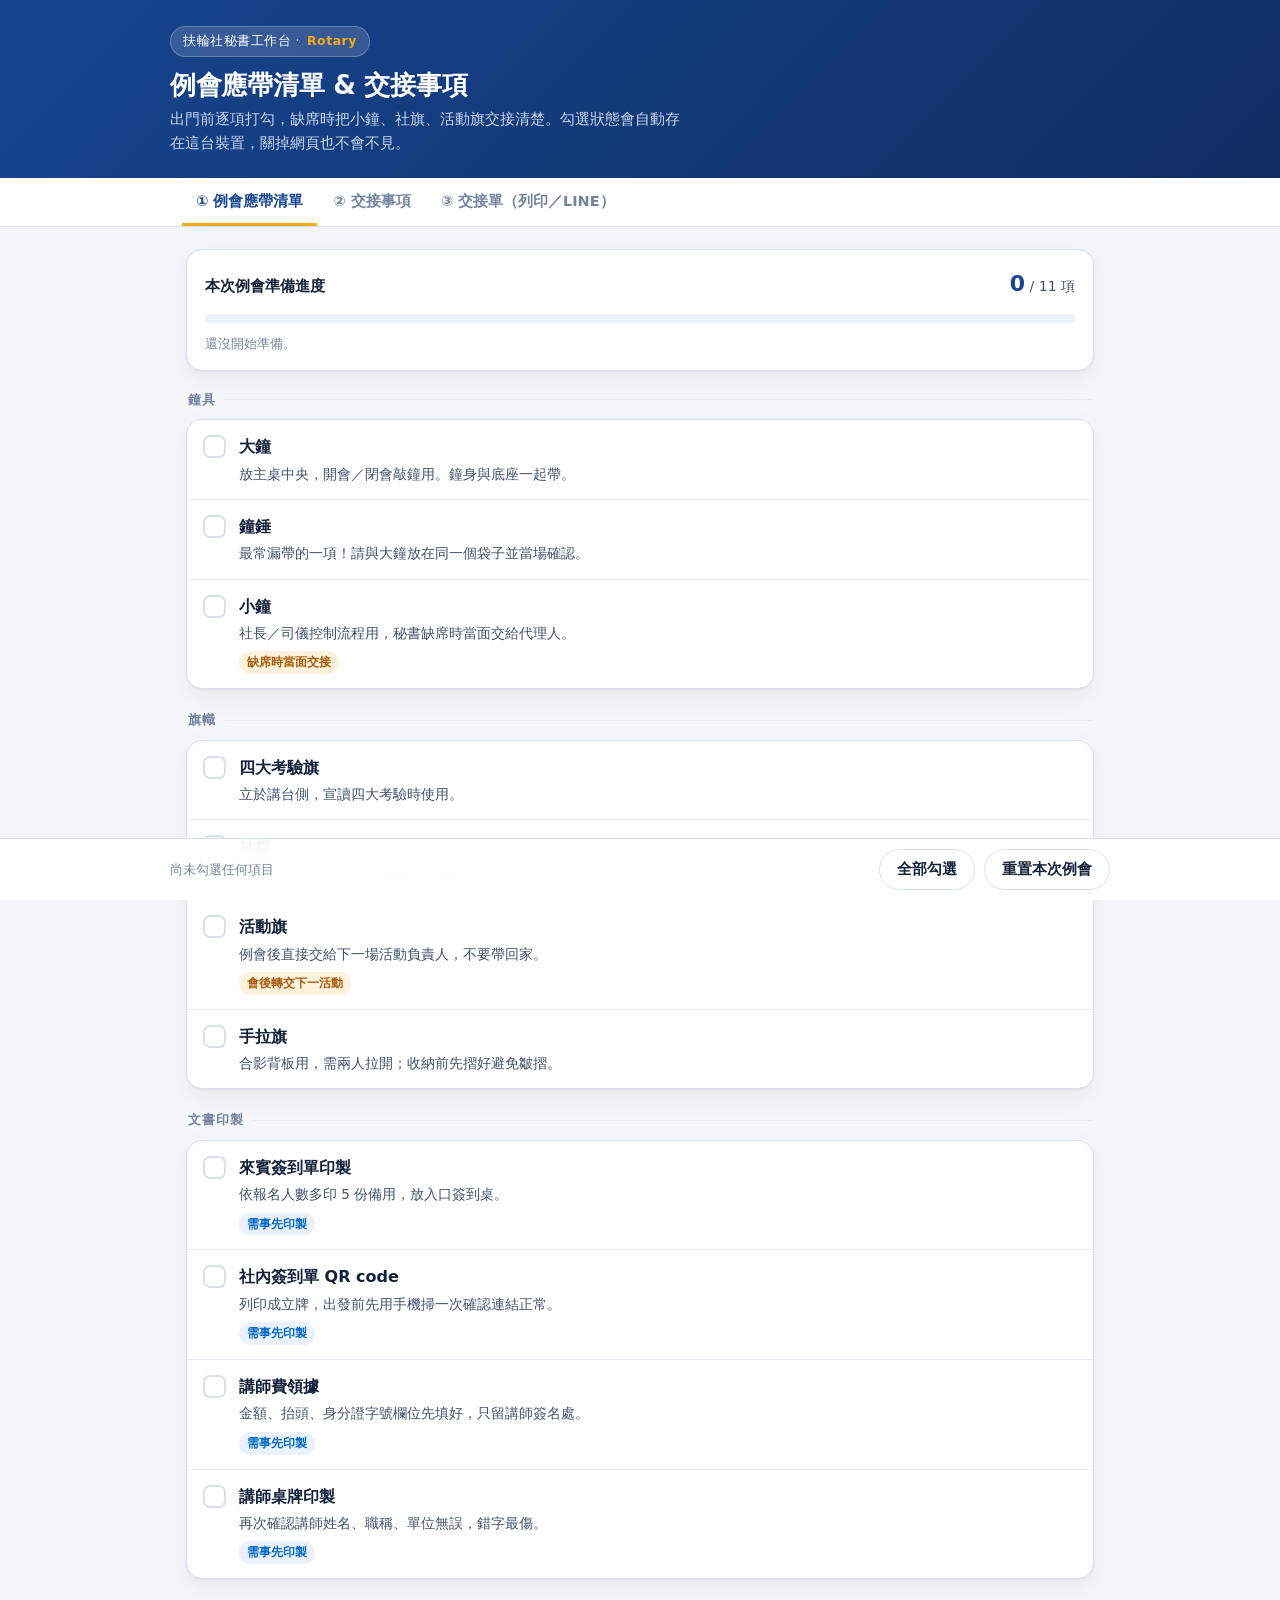
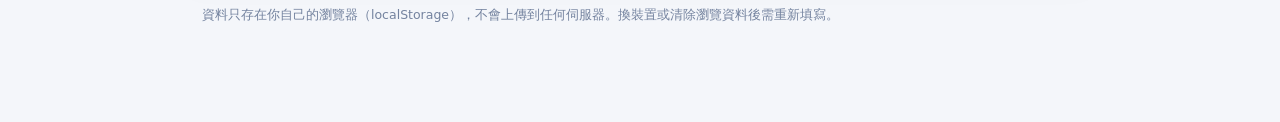
==== rotary-secretary/index.html @ b850bf3b "新增扶輪社秘書例會應帶清單與交接單網頁 在 rotary-secretary/ 新增單檔靜態網頁，含三個分頁：  - 例會應帶清單：大鐘、鐘錘、小鐘、四大考驗旗、社旗、活動旗、手拉旗、   來賓簽到單" ====
<!doctype html>
<html lang="zh-Hant">
<head>
<meta charset="utf-8">
<meta name="viewport" content="width=device-width, initial-scale=1, viewport-fit=cover">
<title>扶輪社秘書 · 例會應帶清單與交接單</title>
<meta name="description" content="扶輪社秘書例會應帶物品檢查表、缺席時的交接事項與可列印／可複製到 LINE 的交接單。">
<meta name="color-scheme" content="light">
<meta name="theme-color" content="#17458F">
<link rel="icon" href="data:image/svg+xml,%3Csvg xmlns='http://www.w3.org/2000/svg' viewBox='0 0 100 100'%3E%3Ctext y='.9em' font-size='90'%3E%F0%9F%94%94%3C/text%3E%3C/svg%3E">
<style>
/* ============================================================
   扶輪社秘書工具 — 例會應帶清單 / 交接事項 / 交接單
   色系取自國際扶輪：Royal Blue #17458F、Gold #F7A81B、Azure #0067C8
   ============================================================ */
:root{
  --royal:#17458F;
  --royal-dark:#0F2E63;
  --azure:#0067C8;
  --gold:#F7A81B;
  --gold-soft:#FDF3DC;

  --paper:#F4F6FA;
  --surface:#FFFFFF;
  --surface-2:#EDF1F8;
  --rule:#D8E0EE;
  --rule-faint:#E8EDF6;

  --ink:#15203A;
  --ink-2:#41506E;
  --ink-3:#74839F;

  --ok:#137A4B;
  --ok-soft:#E4F4EC;
  --warn:#A8580A;

  --r-lg:16px;
  --r-md:11px;
  --r-sm:7px;
  --shadow:0 1px 2px rgba(21,32,58,.06), 0 8px 24px rgba(21,32,58,.06);
  --font:"Noto Sans TC","PingFang TC","Heiti TC","Microsoft JhengHei",system-ui,-apple-system,"Segoe UI",sans-serif;
}
*{box-sizing:border-box}
html{background:var(--paper);-webkit-text-size-adjust:100%}
body{
  margin:0;font-family:var(--font);color:var(--ink);background:var(--paper);
  font-size:16px;line-height:1.65;padding-bottom:96px;
}
h1,h2,h3{line-height:1.3;margin:0}
button{font-family:inherit;font-size:inherit;cursor:pointer}
input,textarea{font-family:inherit;font-size:inherit;color:inherit}
a{color:var(--azure)}

/* ---------- 版頭 ---------- */
.top{
  background:linear-gradient(135deg,var(--royal) 0%,var(--royal-dark) 100%);
  color:#fff;padding:26px 20px 22px;
}
.top-in{max-width:940px;margin:0 auto}
.badge{
  display:inline-flex;align-items:center;gap:7px;
  background:rgba(255,255,255,.14);border:1px solid rgba(255,255,255,.24);
  color:#fff;border-radius:999px;padding:4px 12px;font-size:12.5px;letter-spacing:.04em;
}
.badge b{color:var(--gold);font-weight:700}
.top h1{font-size:26px;margin:12px 0 6px;letter-spacing:-.01em}
.top p{margin:0;color:#C9D8F0;font-size:14.5px;max-width:56ch}

/* ---------- 分頁 ---------- */
.tabs{
  position:sticky;top:0;z-index:20;background:var(--surface);
  border-bottom:1px solid var(--rule);box-shadow:0 1px 0 rgba(21,32,58,.02);
}
.tabs-in{max-width:940px;margin:0 auto;display:flex;gap:2px;padding:0 12px;overflow-x:auto}
.tab{
  border:0;background:none;color:var(--ink-3);font-weight:600;font-size:14.5px;
  padding:14px 14px 12px;border-bottom:3px solid transparent;white-space:nowrap;
}
.tab[aria-selected="true"]{color:var(--royal);border-bottom-color:var(--gold)}

main{max-width:940px;margin:0 auto;padding:22px 16px 0}
section[hidden]{display:none}

/* ---------- 進度 ---------- */
.progress-card{
  background:var(--surface);border:1px solid var(--rule);border-radius:var(--r-lg);
  padding:16px 18px;box-shadow:var(--shadow);margin-bottom:18px;
}
.progress-head{display:flex;align-items:baseline;justify-content:space-between;gap:12px;flex-wrap:wrap}
.progress-head strong{font-size:15px}
.count{font-variant-numeric:tabular-nums;color:var(--ink-2);font-size:14px}
.count b{color:var(--royal);font-size:22px;font-weight:800}
.bar{height:9px;border-radius:999px;background:var(--surface-2);margin-top:11px;overflow:hidden}
.bar>i{display:block;height:100%;width:0;border-radius:999px;background:linear-gradient(90deg,var(--azure),var(--gold));transition:width .25s ease}
.progress-note{margin:10px 0 0;font-size:13px;color:var(--ink-3)}
.progress-card.done{border-color:var(--ok);background:var(--ok-soft)}
.progress-card.done .progress-note{color:var(--ok);font-weight:600}

/* ---------- 群組與項目 ---------- */
.group{margin-bottom:20px}
.group-title{
  display:flex;align-items:center;gap:9px;margin:0 2px 9px;
  font-size:13px;font-weight:700;letter-spacing:.08em;color:var(--ink-3);
}
.group-title::after{content:"";flex:1;height:1px;background:var(--rule-faint)}
.list{background:var(--surface);border:1px solid var(--rule);border-radius:var(--r-lg);overflow:hidden;box-shadow:var(--shadow)}
.item{display:flex;gap:13px;padding:14px 16px;border-top:1px solid var(--rule-faint);align-items:flex-start}
.item:first-child{border-top:0}
.item label{display:flex;gap:13px;flex:1;cursor:pointer;align-items:flex-start}
.item input[type=checkbox]{
  appearance:none;-webkit-appearance:none;flex:0 0 auto;
  width:23px;height:23px;margin:1px 0 0;border:2px solid var(--rule);border-radius:7px;background:#fff;
  display:grid;place-content:center;transition:.15s;
}
.item input[type=checkbox]::after{
  content:"";width:11px;height:6px;border:2.5px solid #fff;border-top:0;border-right:0;
  transform:rotate(-45deg) scale(0);transition:transform .15s;margin-top:-3px;
}
.item input[type=checkbox]:checked{background:var(--ok);border-color:var(--ok)}
.item input[type=checkbox]:checked::after{transform:rotate(-45deg) scale(1)}
.item input[type=checkbox]:focus-visible{outline:2px solid var(--azure);outline-offset:2px}
.txt{min-width:0}
.name{font-weight:600;font-size:16px}
.item.checked .name{color:var(--ink-3);text-decoration:line-through;text-decoration-color:var(--rule)}
.hint{font-size:13.5px;color:var(--ink-2);margin-top:2px}
.tags{display:flex;flex-wrap:wrap;gap:6px;margin-top:7px}
.tag{font-size:11.5px;font-weight:600;padding:2px 8px;border-radius:999px;background:var(--surface-2);color:var(--ink-2)}
.tag.hand{background:var(--gold-soft);color:var(--warn)}
.tag.print{background:#EAF1FC;color:var(--azure)}

/* ---------- 流程 / 交接說明 ---------- */
.card{
  background:var(--surface);border:1px solid var(--rule);border-radius:var(--r-lg);
  padding:18px;box-shadow:var(--shadow);margin-bottom:18px;
}
.card h2{font-size:17px;margin-bottom:4px}
.card>p.lead{margin:6px 0 0;color:var(--ink-2);font-size:14.5px}
.steps{list-style:none;margin:16px 0 0;padding:0;counter-reset:s}
.steps li{position:relative;padding:0 0 18px 42px;counter-increment:s}
.steps li::before{
  content:counter(s);position:absolute;left:0;top:0;width:27px;height:27px;border-radius:50%;
  background:var(--royal);color:#fff;font-size:13px;font-weight:700;display:grid;place-content:center;
}
.steps li::after{content:"";position:absolute;left:13px;top:31px;bottom:2px;width:1.5px;background:var(--rule-faint)}
.steps li:last-child{padding-bottom:0}
.steps li:last-child::after{display:none}
.steps h3{font-size:15.5px}
.steps p{margin:3px 0 0;font-size:14px;color:var(--ink-2)}
.callout{
  border-left:4px solid var(--gold);background:var(--gold-soft);
  border-radius:0 var(--r-md) var(--r-md) 0;padding:13px 15px;margin-top:16px;font-size:14px;color:#6B4405;
}
.callout b{color:#4A2E02}

/* ---------- 表單 ---------- */
.fields{display:grid;grid-template-columns:repeat(auto-fit,minmax(210px,1fr));gap:13px;margin-top:16px}
.field{display:flex;flex-direction:column;gap:5px}
.field label{font-size:12.5px;font-weight:700;color:var(--ink-3);letter-spacing:.03em}
.field input,.field textarea{
  border:1px solid var(--rule);border-radius:var(--r-sm);padding:10px 11px;background:#fff;width:100%;
}
.field input:focus,.field textarea:focus{outline:2px solid var(--azure);outline-offset:-1px;border-color:var(--azure)}
.field.wide{grid-column:1/-1}
.field textarea{min-height:78px;resize:vertical}

.hand-list{margin-top:16px;border:1px solid var(--rule);border-radius:var(--r-md);overflow:hidden}
.hand-row{display:flex;gap:11px;align-items:center;padding:11px 13px;border-top:1px solid var(--rule-faint);flex-wrap:wrap}
.hand-row:first-child{border-top:0}
.hand-row label{display:flex;gap:11px;align-items:center;flex:1 1 190px;min-width:0;cursor:pointer;font-weight:600}
.hand-row input[type=checkbox]{
  appearance:none;-webkit-appearance:none;width:21px;height:21px;border:2px solid var(--rule);
  border-radius:6px;background:#fff;display:grid;place-content:center;flex:0 0 auto;
}
.hand-row input[type=checkbox]::after{
  content:"";width:10px;height:5px;border:2.5px solid #fff;border-top:0;border-right:0;
  transform:rotate(-45deg) scale(0);transition:transform .15s;margin-top:-3px;
}
.hand-row input[type=checkbox]:checked{background:var(--royal);border-color:var(--royal)}
.hand-row input[type=checkbox]:checked::after{transform:rotate(-45deg) scale(1)}
.hand-row .to{flex:1 1 190px}
.hand-row .to input{width:100%;border:1px solid var(--rule);border-radius:var(--r-sm);padding:7px 10px;font-size:14px}
.hand-row.off{opacity:.45}

/* ---------- 按鈕 ---------- */
.actions{display:flex;flex-wrap:wrap;gap:9px;margin-top:18px}
.btn{
  border:1px solid var(--rule);background:var(--surface);color:var(--ink);
  border-radius:999px;padding:10px 17px;font-size:14.5px;font-weight:600;transition:.15s;
}
.btn:hover{border-color:var(--azure);color:var(--azure)}
.btn.primary{background:var(--royal);border-color:var(--royal);color:#fff}
.btn.primary:hover{background:var(--royal-dark);border-color:var(--royal-dark);color:#fff}
.btn.gold{background:var(--gold);border-color:var(--gold);color:#3A2600}
.btn.gold:hover{filter:brightness(.95);color:#3A2600}

/* ---------- 交接單預覽 ---------- */
.sheet{
  background:#fff;border:1px solid var(--rule);border-radius:var(--r-lg);
  padding:26px;margin-top:20px;box-shadow:var(--shadow);
}
.sheet h2{text-align:center;font-size:20px;letter-spacing:.12em}
.sheet .sub{text-align:center;color:var(--ink-3);font-size:13px;margin:5px 0 18px}
table.sheet-t{width:100%;border-collapse:collapse;font-size:14px}
table.sheet-t th,table.sheet-t td{border:1px solid var(--rule);padding:8px 10px;text-align:left;vertical-align:top}
table.sheet-t th{background:var(--surface-2);font-weight:700;color:var(--ink-2);white-space:nowrap;width:96px}
table.sheet-t td.c{text-align:center;width:64px}
.t-wrap{overflow-x:auto;-webkit-overflow-scrolling:touch}
.t-wrap+.t-wrap{margin-top:14px}
@media (max-width:640px){
  table.sheet-t{min-width:520px;font-size:13px}
  table.sheet-t th,table.sheet-t td{padding:7px 8px}
}
.sign{display:flex;gap:26px;margin-top:26px;flex-wrap:wrap}
.sign div{flex:1 1 180px;border-top:1px solid var(--ink-3);padding-top:7px;font-size:13px;color:var(--ink-2)}
.empty{color:var(--ink-3);font-size:14px;margin-top:14px;text-align:center}

/* ---------- 底部工具列 ---------- */
.footbar{
  position:fixed;left:0;right:0;bottom:0;z-index:30;background:rgba(255,255,255,.93);
  backdrop-filter:blur(10px);border-top:1px solid var(--rule);padding:10px 16px;
  padding-bottom:calc(10px + env(safe-area-inset-bottom));
}
.footbar-in{max-width:940px;margin:0 auto;display:flex;gap:9px;align-items:center;justify-content:space-between;flex-wrap:wrap}
.footbar .status{font-size:13px;color:var(--ink-3)}
.toast{
  position:fixed;left:50%;bottom:86px;transform:translate(-50%,14px);z-index:60;
  background:var(--ink);color:#fff;padding:10px 18px;border-radius:999px;font-size:14px;
  opacity:0;pointer-events:none;transition:.22s;
}
.toast.show{opacity:1;transform:translate(-50%,0)}

footer.page{max-width:940px;margin:26px auto 0;padding:0 16px;color:var(--ink-3);font-size:12.5px}

@media (max-width:560px){
  .top h1{font-size:22px}
  .sheet{padding:18px}
}

/* ---------- 列印：只印交接單 ---------- */
@media print{
  body{background:#fff;padding:0;font-size:12pt}
  .top,.tabs,.footbar,.actions,.toast,footer.page,.no-print{display:none !important}
  main{max-width:none;padding:0}
  section[hidden]{display:none}
  .card,.progress-card,.group{display:none}
  #print-area{display:block !important}
  .sheet{border:0;box-shadow:none;padding:0;margin:0;border-radius:0}
  table.sheet-t th,table.sheet-t td{border:1px solid #999}
  table.sheet-t{min-width:0 !important;font-size:11pt}
  .t-wrap{overflow:visible}
  @page{margin:16mm}
}
</style>
</head>
<body>

<header class="top">
  <div class="top-in">
    <span class="badge">扶輪社秘書工作台 · <b>Rotary</b></span>
    <h1>例會應帶清單 & 交接事項</h1>
    <p>出門前逐項打勾，缺席時把小鐘、社旗、活動旗交接清楚。勾選狀態會自動存在這台裝置，關掉網頁也不會不見。</p>
  </div>
</header>

<nav class="tabs">
  <div class="tabs-in" role="tablist">
    <button class="tab" role="tab" aria-selected="true"  data-tab="checklist">① 例會應帶清單</button>
    <button class="tab" role="tab" aria-selected="false" data-tab="handover">② 交接事項</button>
    <button class="tab" role="tab" aria-selected="false" data-tab="sheet">③ 交接單（列印／LINE）</button>
  </div>
</nav>

<main>
  <!-- ============ ① 例會應帶清單 ============ -->
  <section id="checklist">
    <div class="progress-card" id="prog">
      <div class="progress-head">
        <strong>本次例會準備進度</strong>
        <span class="count"><b id="done">0</b> / <span id="total">0</span> 項</span>
      </div>
      <div class="bar"><i id="bar"></i></div>
      <p class="progress-note" id="prog-note">還沒開始準備。</p>
    </div>
    <div id="groups"></div>
  </section>

  <!-- ============ ② 交接事項 ============ -->
  <section id="handover" hidden>
    <div class="card">
      <h2>秘書無法出席時的交接原則</h2>
      <p class="lead">秘書缺席不等於例會缺東西。重點是：<b>物品有人保管、有人簽收、下一場活動接得上</b>。</p>
      <ol class="steps">
        <li>
          <h3>例會前 3 天：確認代理人</h3>
          <p>在社群組公告誰代理秘書，指定一位代理人負責大鐘、鐘錘與小鐘，另指定一位負責簽到與文書（來賓簽到單、QR code、講師費領據、講師桌牌）。</p>
        </li>
        <li>
          <h3>例會前 1 天：實體點交 + 拍照存證</h3>
          <p>依「③ 交接單」逐項清點，交接當下拍一張全部物品的合照，連同交接單一起貼到社群組，避免事後爭議。</p>
        </li>
        <li>
          <h3>當天會前 30 分鐘：定位</h3>
          <p>大鐘與鐘錘置於主桌、小鐘交社長／司儀、四大考驗旗與社旗立於講台側、手拉旗掛於合影背板、簽到單與 QR code 立牌放在入口簽到桌。</p>
        </li>
        <li>
          <h3>例會後：活動旗轉交下一場活動負責人</h3>
          <p>活動旗<b>不回收到秘書手上</b>，直接由代理人當場交給下一場活動（社區服務、聯誼、地區活動）的負責人，並在群組回報「活動旗已交給 ○○○」。</p>
        </li>
        <li>
          <h3>例會後 1 天：歸還與回報</h3>
          <p>大鐘、鐘錘、小鐘、社旗、四大考驗旗、手拉旗歸回原保管處；講師費領據正本、簽到單正本交回秘書存檔；出席人數與來賓名單回報秘書。</p>
        </li>
      </ol>
      <div class="callout">
        <b>最容易出包的三件事：</b>鐘錘與大鐘分開放而漏帶、活動旗被帶回家導致下一場活動沒旗、講師費領據沒簽名導致財務無法核銷。這三項請在交接單上特別確認。
      </div>
    </div>

    <div class="card">
      <h2>各物品的交接對象</h2>
      <div class="list" id="hand-guide" style="box-shadow:none;margin-top:14px"></div>
    </div>
  </section>

  <!-- ============ ③ 交接單 ============ -->
  <section id="sheet" hidden>
    <div class="card no-print">
      <h2>填寫交接單</h2>
      <p class="lead">填完按「產生交接單」，可直接列印簽名，或一鍵複製文字貼到 LINE 群組。</p>
      <div class="fields">
        <div class="field"><label for="f-club">社名</label><input id="f-club" placeholder="例：台北○○扶輪社"></div>
        <div class="field"><label for="f-term">屆次／年度</label><input id="f-term" placeholder="例：2025-26 年度"></div>
        <div class="field"><label for="f-date">例會日期</label><input id="f-date" type="date"></div>
        <div class="field"><label for="f-place">例會地點</label><input id="f-place" placeholder="例：○○飯店 3F"></div>
        <div class="field"><label for="f-from">交付人（秘書）</label><input id="f-from" placeholder="姓名"></div>
        <div class="field"><label for="f-to">接收人（代理人）</label><input id="f-to" placeholder="姓名"></div>
        <div class="field"><label for="f-phone">接收人聯絡電話</label><input id="f-phone" placeholder="09xx-xxx-xxx"></div>
        <div class="field"><label for="f-next">下一場活動負責人（接活動旗）</label><input id="f-next" placeholder="姓名／活動名稱"></div>
        <div class="field wide"><label for="f-memo">備註</label><textarea id="f-memo" placeholder="例：講師費 3,000 元現金已交代理人，領據請講師當場簽名後交回。"></textarea></div>
      </div>

      <div class="hand-list" id="hand-items"></div>

      <div class="actions">
        <button class="btn primary" id="btn-make">產生交接單</button>
        <button class="btn gold" id="btn-print">列印 / 存成 PDF</button>
        <button class="btn" id="btn-copy">複製文字給 LINE</button>
        <button class="btn" id="btn-clear-form">清空表單</button>
      </div>
    </div>

    <div id="print-area"></div>
  </section>

  <footer class="page">
    資料只存在你自己的瀏覽器（localStorage），不會上傳到任何伺服器。換裝置或清除瀏覽資料後需重新填寫。
  </footer>
</main>

<div class="footbar no-print">
  <div class="footbar-in">
    <span class="status" id="status">尚未勾選任何項目</span>
    <span style="display:flex;gap:9px;flex-wrap:wrap">
      <button class="btn" id="btn-all">全部勾選</button>
      <button class="btn" id="btn-reset">重置本次例會</button>
    </span>
  </div>
</div>

<div class="toast" id="toast"></div>

<script>
/* ============================================================
   資料：例會應帶物品。要增刪項目改這個陣列就好。
   handTo = 秘書缺席時，這項該交給誰
   ============================================================ */
const ITEMS = [
  { id:'bell-big',  cat:'鐘具',     name:'大鐘',
    hint:'放主桌中央，開會／閉會敲鐘用。鐘身與底座一起帶。',
    handTo:'代理秘書（會後歸回社器材保管處）' },
  { id:'bell-hammer', cat:'鐘具',   name:'鐘錘',
    hint:'最常漏帶的一項！請與大鐘放在同一個袋子並當場確認。',
    handTo:'代理秘書（務必與大鐘同袋）' },
  { id:'bell-small', cat:'鐘具',    name:'小鐘',
    hint:'社長／司儀控制流程用，秘書缺席時當面交給代理人。',
    handTo:'社長或司儀（會前直接交到手上）' },
  { id:'flag-4way', cat:'旗幟',     name:'四大考驗旗',
    hint:'立於講台側，宣讀四大考驗時使用。',
    handTo:'代理秘書' },
  { id:'flag-club', cat:'旗幟',     name:'社旗',
    hint:'立於主桌／講台側，交換旗時亦需使用。',
    handTo:'代理秘書（若當天有交換旗，交司儀）' },
  { id:'flag-event', cat:'旗幟',    name:'活動旗',
    hint:'例會後直接交給下一場活動負責人，不要帶回家。',
    handTo:'下一場活動負責人（會後當場轉交）' },
  { id:'flag-hand', cat:'旗幟',     name:'手拉旗',
    hint:'合影背板用，需兩人拉開；收納前先摺好避免皺摺。',
    handTo:'攝影／聯誼主委' },
  { id:'doc-guest', cat:'文書印製', name:'來賓簽到單印製',
    hint:'依報名人數多印 5 份備用，放入口簽到桌。',
    handTo:'簽到負責人（會後正本交回秘書存檔）' },
  { id:'doc-qr',    cat:'文書印製', name:'社內簽到單 QR code',
    hint:'列印成立牌，出發前先用手機掃一次確認連結正常。',
    handTo:'簽到負責人' },
  { id:'doc-fee',   cat:'文書印製', name:'講師費領據',
    hint:'金額、抬頭、身分證字號欄位先填好，只留講師簽名處。',
    handTo:'代理秘書（講師簽名後正本交財務／秘書）' },
  { id:'doc-card',  cat:'文書印製', name:'講師桌牌印製',
    hint:'再次確認講師姓名、職稱、單位無誤，錯字最傷。',
    handTo:'代理秘書（會前放講師座位）' }
];
const CATS = ['鐘具','旗幟','文書印製'];
const KEY_CHECK = 'rotary-sec-checklist-v1';
const KEY_FORM  = 'rotary-sec-handover-v1';

const $  = (s,r=document)=>r.querySelector(s);
const $$ = (s,r=document)=>[...r.querySelectorAll(s)];
const esc = s => String(s??'').replace(/[&<>"]/g,c=>({'&':'&amp;','<':'&lt;','>':'&gt;','"':'&quot;'}[c]));

const store = {
  get(k,f){ try{ return JSON.parse(localStorage.getItem(k)) ?? f; }catch(e){ return f; } },
  set(k,v){ try{ localStorage.setItem(k,JSON.stringify(v)); }catch(e){} }
};
let checked = store.get(KEY_CHECK, {});

/* ---------------- 分頁 ---------------- */
$$('.tab').forEach(t=>t.addEventListener('click',()=>{
  $$('.tab').forEach(x=>x.setAttribute('aria-selected', String(x===t)));
  ['checklist','handover','sheet'].forEach(id=>$('#'+id).hidden = (id!==t.dataset.tab));
  window.scrollTo({top:0,behavior:'smooth'});
}));

/* ---------------- ① 清單 ---------------- */
function tagsFor(it){
  const t = [];
  if(it.cat==='文書印製') t.push('<span class="tag print">需事先印製</span>');
  if(it.id==='flag-event') t.push('<span class="tag hand">會後轉交下一活動</span>');
  if(it.id==='bell-small') t.push('<span class="tag hand">缺席時當面交接</span>');
  return t.length ? `<div class="tags">${t.join('')}</div>` : '';
}
function renderChecklist(){
  $('#groups').innerHTML = CATS.map(cat=>{
    const rows = ITEMS.filter(i=>i.cat===cat).map(it=>`
      <div class="item${checked[it.id]?' checked':''}" data-id="${it.id}">
        <label>
          <input type="checkbox" ${checked[it.id]?'checked':''} data-id="${it.id}">
          <span class="txt">
            <span class="name">${esc(it.name)}</span>
            <div class="hint">${esc(it.hint)}</div>
            ${tagsFor(it)}
          </span>
        </label>
      </div>`).join('');
    return `<div class="group"><div class="group-title">${esc(cat)}</div><div class="list">${rows}</div></div>`;
  }).join('');

  $$('#groups input[type=checkbox]').forEach(cb=>cb.addEventListener('change',()=>{
    checked[cb.dataset.id] = cb.checked;
    store.set(KEY_CHECK, checked);
    cb.closest('.item').classList.toggle('checked', cb.checked);
    updateProgress();
  }));
  updateProgress();
}
function updateProgress(){
  const total = ITEMS.length;
  const done  = ITEMS.filter(i=>checked[i.id]).length;
  $('#done').textContent = done;
  $('#total').textContent = total;
  $('#bar').style.width = (done/total*100)+'%';
  const miss = ITEMS.filter(i=>!checked[i.id]).map(i=>i.name);
  $('#prog').classList.toggle('done', done===total);
  $('#prog-note').textContent = done===total
    ? '全部備齊，可以出發了。'
    : (done===0 ? '還沒開始準備。' : `還差 ${miss.length} 項：${miss.join('、')}`);
  $('#status').textContent = done===0 ? '尚未勾選任何項目' : `已備妥 ${done} / ${total} 項`;
}
$('#btn-all').addEventListener('click',()=>{
  ITEMS.forEach(i=>checked[i.id]=true); store.set(KEY_CHECK,checked); renderChecklist(); toast('全部勾選完成');
});
$('#btn-reset').addEventListener('click',()=>{
  if(!confirm('要清除所有勾選，重新準備下一次例會嗎？')) return;
  checked = {}; store.set(KEY_CHECK,checked); renderChecklist(); toast('已重置');
});

/* ---------------- ② 交接對象一覽 ---------------- */
$('#hand-guide').innerHTML = ITEMS.map(it=>`
  <div class="item">
    <span class="txt">
      <span class="name">${esc(it.name)}</span>
      <div class="hint">交給：${esc(it.handTo)}</div>
    </span>
  </div>`).join('');

/* ---------------- ③ 交接單 ---------------- */
const FIELDS = ['f-club','f-term','f-date','f-place','f-from','f-to','f-phone','f-next','f-memo'];
let form = store.get(KEY_FORM, {items:{}, to:{}});

$('#hand-items').innerHTML = ITEMS.map(it=>`
  <div class="hand-row" data-id="${it.id}">
    <label><input type="checkbox" data-id="${it.id}"> ${esc(it.name)}</label>
    <span class="to"><input type="text" data-to="${it.id}" placeholder="交給誰？（預設：${esc(it.handTo)}）"></span>
  </div>`).join('');

function loadForm(){
  FIELDS.forEach(id=>{ if(form[id]!=null) $('#'+id).value = form[id]; });
  $$('#hand-items input[type=checkbox]').forEach(cb=>{
    const on = form.items?.[cb.dataset.id] !== false; // 預設全部交接
    cb.checked = on;
    cb.closest('.hand-row').classList.toggle('off', !on);
  });
  $$('#hand-items input[data-to]').forEach(inp=>{ inp.value = form.to?.[inp.dataset.to] || ''; });
}
function saveForm(){
  FIELDS.forEach(id=> form[id] = $('#'+id).value );
  form.items = {}; form.to = {};
  $$('#hand-items input[type=checkbox]').forEach(cb=> form.items[cb.dataset.id] = cb.checked );
  $$('#hand-items input[data-to]').forEach(inp=>{ if(inp.value.trim()) form.to[inp.dataset.to] = inp.value.trim(); });
  store.set(KEY_FORM, form);
}
FIELDS.forEach(id=>$('#'+id).addEventListener('input',saveForm));
$('#hand-items').addEventListener('input',e=>{
  if(e.target.type==='checkbox') e.target.closest('.hand-row').classList.toggle('off', !e.target.checked);
  saveForm();
});
loadForm();

function selectedItems(){
  return ITEMS.filter(it=>$(`#hand-items input[data-id="${it.id}"]`).checked)
              .map(it=>({...it, to: form.to?.[it.id] || it.handTo}));
}
function fmtDate(v){
  if(!v) return '＿＿＿年＿＿月＿＿日';
  const [y,m,d] = v.split('-'); return `${y} 年 ${+m} 月 ${+d} 日`;
}
function buildSheet(){
  const picked = selectedItems();
  if(!picked.length){
    $('#print-area').innerHTML = '<div class="sheet"><p class="empty">請至少勾選一項要交接的物品。</p></div>';
    return;
  }
  const v = id => $('#'+id).value.trim();
  const rows = picked.map((it,i)=>`
    <tr><td class="c">${i+1}</td><td>${esc(it.name)}</td><td>${esc(it.to)}</td><td class="c">□</td></tr>`).join('');
  $('#print-area').innerHTML = `
    <div class="sheet">
      <h2>例 會 物 品 交 接 單</h2>
      <p class="sub">${esc(v('f-club')||'＿＿＿＿扶輪社')}　${esc(v('f-term'))}</p>
      <div class="t-wrap"><table class="sheet-t">
        <tr><th>例會日期</th><td>${fmtDate(v('f-date'))}</td><th>地點</th><td>${esc(v('f-place')||'—')}</td></tr>
        <tr><th>交付人</th><td>${esc(v('f-from')||'—')}（秘書）</td><th>接收人</th><td>${esc(v('f-to')||'—')}　${esc(v('f-phone'))}</td></tr>
        <tr><th>活動旗<br>後續接收</th><td colspan="3">${esc(v('f-next')||'下一場活動負責人：＿＿＿＿＿＿')}</td></tr>
      </table></div>
      <div class="t-wrap"><table class="sheet-t">
        <thead><tr><th class="c">序</th><th style="width:auto">交接物品</th><th style="width:auto">交予</th><th class="c">點收</th></tr></thead>
        <tbody>${rows}</tbody>
      </table></div>
      <div class="t-wrap"><table class="sheet-t">
        <tr><th>備註</th><td>${esc(v('f-memo')||'—').replace(/\n/g,'<br>')}</td></tr>
      </table></div>
      <div class="sign">
        <div>交付人簽名（秘書）</div>
        <div>接收人簽名</div>
        <div>歸還／轉交日期</div>
      </div>
    </div>`;
}
function buildText(){
  const v = id => $('#'+id).value.trim();
  const picked = selectedItems();
  const L = [];
  L.push('【例會物品交接單】');
  if(v('f-club')||v('f-term')) L.push(`${v('f-club')} ${v('f-term')}`.trim());
  L.push(`例會日期：${fmtDate(v('f-date'))}${v('f-place')?'　地點：'+v('f-place'):''}`);
  L.push(`交付人（秘書）：${v('f-from')||'—'}`);
  L.push(`接收人：${v('f-to')||'—'}${v('f-phone')?'（'+v('f-phone')+'）':''}`);
  L.push('');
  L.push('交接物品：');
  picked.forEach((it,i)=>L.push(`${i+1}. ${it.name} → ${it.to}`));
  if(v('f-next')){ L.push(''); L.push(`活動旗會後轉交：${v('f-next')}`); }
  if(v('f-memo')){ L.push(''); L.push('備註：'+v('f-memo')); }
  L.push('');
  L.push('※ 請點收後於群組回覆「已收到」。');
  return L.join('\n');
}
$('#btn-make').addEventListener('click',()=>{ saveForm(); buildSheet(); toast('交接單已產生'); $('#print-area').scrollIntoView({behavior:'smooth'}); });
$('#btn-print').addEventListener('click',()=>{ saveForm(); buildSheet(); setTimeout(()=>window.print(),120); });
$('#btn-copy').addEventListener('click',async()=>{
  saveForm();
  const txt = buildText();
  try{ await navigator.clipboard.writeText(txt); toast('已複製，可貼到 LINE'); }
  catch(e){
    const ta = document.createElement('textarea');
    ta.value = txt; ta.style.position='fixed'; ta.style.opacity='0';
    document.body.appendChild(ta); ta.select();
    try{ document.execCommand('copy'); toast('已複製，可貼到 LINE'); }
    catch(_){ prompt('請手動複製以下內容：', txt); }
    ta.remove();
  }
});
$('#btn-clear-form').addEventListener('click',()=>{
  if(!confirm('要清空交接單的所有欄位嗎？')) return;
  form = {items:{}, to:{}}; store.set(KEY_FORM, form);
  FIELDS.forEach(id=>$('#'+id).value='');
  loadForm(); $('#print-area').innerHTML=''; toast('表單已清空');
});

/* ---------------- toast ---------------- */
let toastTimer;
function toast(msg){
  const el = $('#toast'); el.textContent = msg; el.classList.add('show');
  clearTimeout(toastTimer); toastTimer = setTimeout(()=>el.classList.remove('show'), 1900);
}

renderChecklist();
</script>
</body>
</html>
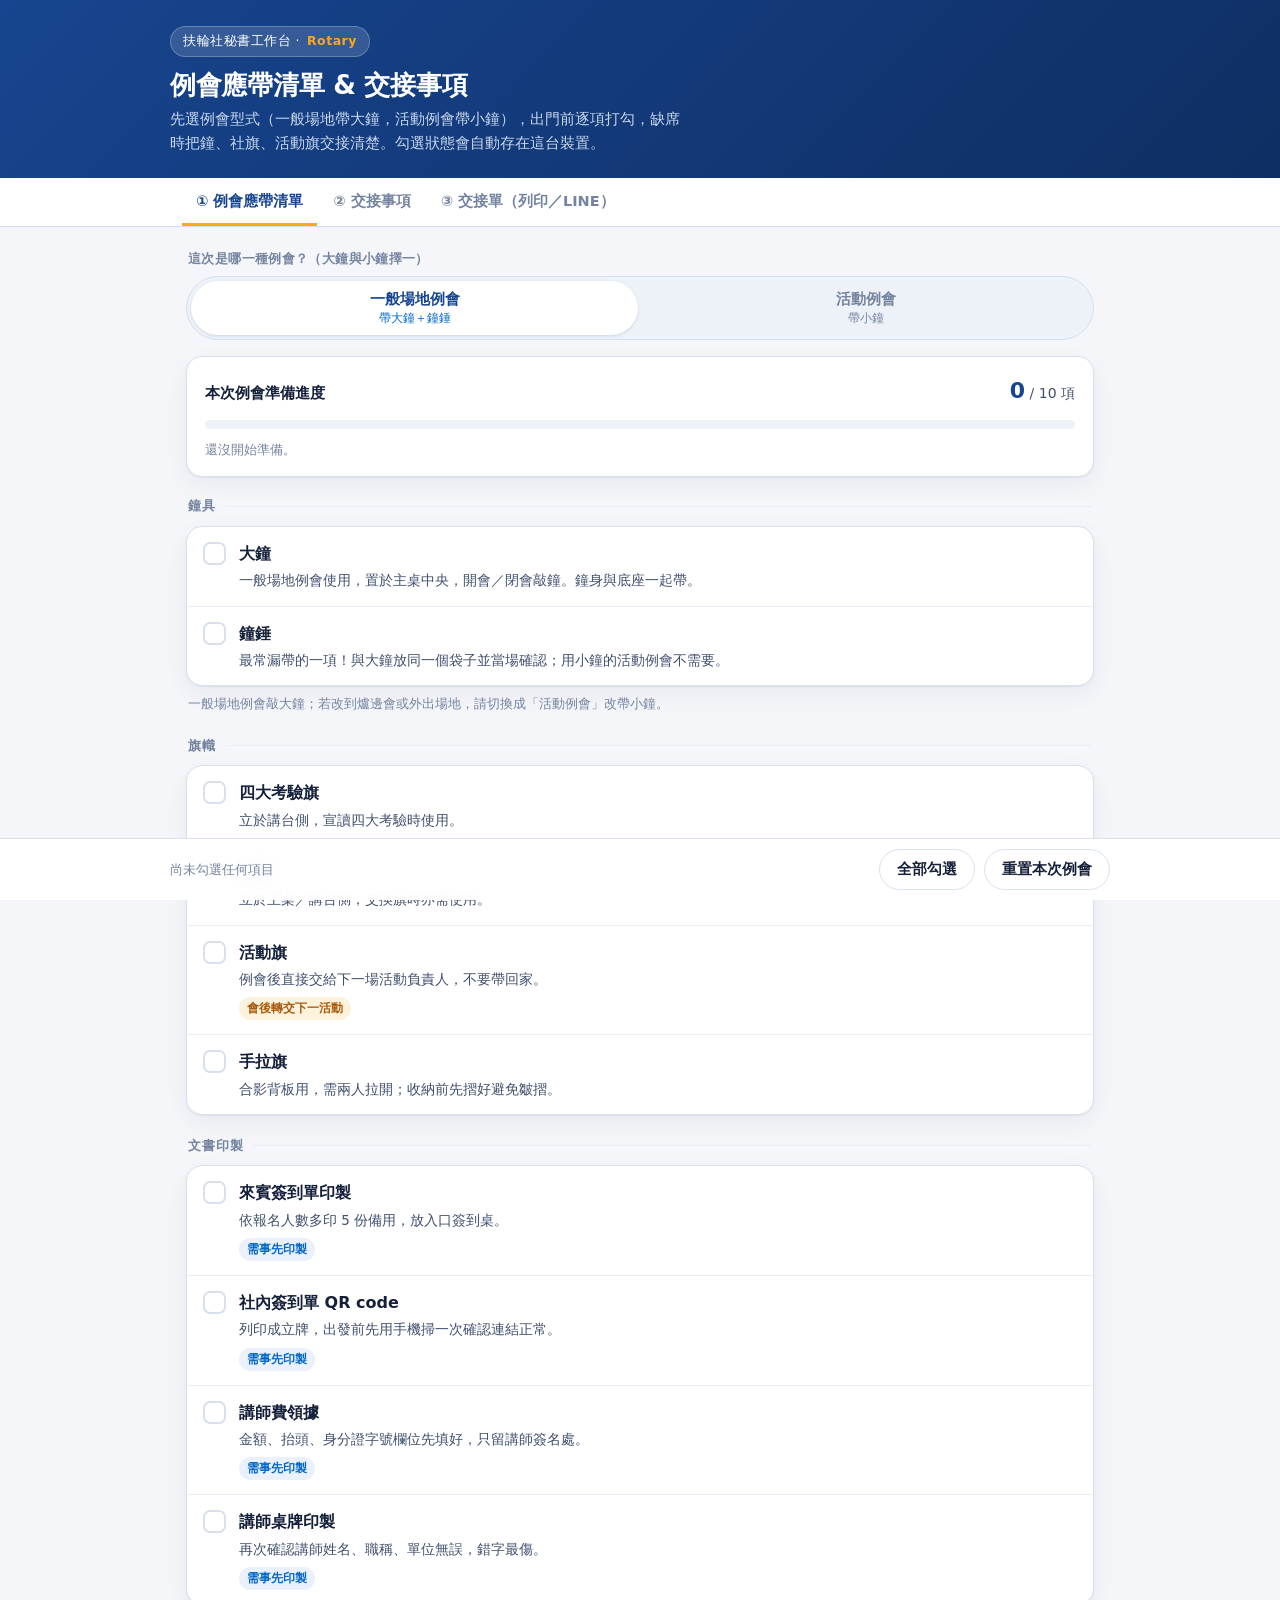
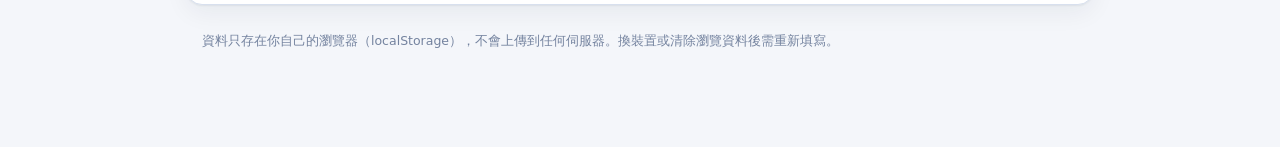
==== commit 6c70e8d6: "大鐘與小鐘改為依例會型式擇一 新增「一般場地例會 / 活動例會」切換：  - 一般場地例會只列大鐘與鐘錘，活動例會只列小鐘，其餘項目兩種都要帶。 - 進度、缺漏提醒、交接對象一覽與交接單勾選項目都跟著" ====
--- a/rotary-secretary/index.html
+++ b/rotary-secretary/index.html
@@ -97,6 +97,16 @@
 .progress-card.done .progress-note{color:var(--ok);font-weight:600}
 
 /* ---------- 群組與項目 ---------- */
+/* 例會型式切換 */
+.modebar{display:flex;gap:4px;background:var(--surface-2);border:1px solid var(--rule);border-radius:999px;padding:4px;margin-bottom:16px}
+.modebar button{flex:1;border:0;background:none;border-radius:999px;padding:9px 10px;font-weight:700;font-size:14.5px;color:var(--ink-3);line-height:1.3;transition:.15s}
+.modebar button small{display:block;font-weight:500;font-size:11.5px;color:var(--ink-3);margin-top:2px}
+.modebar button[aria-pressed="true"]{background:var(--surface);color:var(--royal);box-shadow:0 1px 3px rgba(21,32,58,.13)}
+.modebar button[aria-pressed="true"] small{color:var(--azure)}
+.modebar button:focus-visible{outline:2px solid var(--azure);outline-offset:2px}
+.mode-label{font-size:12.5px;font-weight:700;color:var(--ink-3);letter-spacing:.03em;margin:0 0 6px 2px}
+.group-note{font-size:12.5px;color:var(--ink-3);margin:8px 2px 0}
+
 .group{margin-bottom:20px}
 .group-title{
   display:flex;align-items:center;gap:9px;margin:0 2px 9px;
@@ -258,7 +268,7 @@
   <div class="top-in">
     <span class="badge">扶輪社秘書工作台 · <b>Rotary</b></span>
     <h1>例會應帶清單 & 交接事項</h1>
-    <p>出門前逐項打勾，缺席時把小鐘、社旗、活動旗交接清楚。勾選狀態會自動存在這台裝置，關掉網頁也不會不見。</p>
+    <p>先選例會型式（一般場地帶大鐘，活動例會帶小鐘），出門前逐項打勾，缺席時把鐘、社旗、活動旗交接清楚。勾選狀態會自動存在這台裝置。</p>
   </div>
 </header>
 
@@ -273,6 +283,8 @@
 <main>
   <!-- ============ ① 例會應帶清單 ============ -->
   <section id="checklist">
+    <p class="mode-label">這次是哪一種例會？（大鐘與小鐘擇一）</p>
+    <div class="modebar" id="modebar-1"></div>
     <div class="progress-card" id="prog">
       <div class="progress-head">
         <strong>本次例會準備進度</strong>
@@ -292,7 +304,7 @@
       <ol class="steps">
         <li>
           <h3>例會前 3 天：確認代理人</h3>
-          <p>在社群組公告誰代理秘書，指定一位代理人負責大鐘、鐘錘與小鐘，另指定一位負責簽到與文書（來賓簽到單、QR code、講師費領據、講師桌牌）。</p>
+          <p>在社群組公告誰代理秘書。指定一位代理人負責敲鐘器具（<b>一般場地例會＝大鐘＋鐘錘；活動例會＝小鐘，兩者擇一</b>），另指定一位負責簽到與文書（來賓簽到單、QR code、講師費領據、講師桌牌）。</p>
         </li>
         <li>
           <h3>例會前 1 天：實體點交 + 拍照存證</h3>
@@ -300,7 +312,7 @@
         </li>
         <li>
           <h3>當天會前 30 分鐘：定位</h3>
-          <p>大鐘與鐘錘置於主桌、小鐘交社長／司儀、四大考驗旗與社旗立於講台側、手拉旗掛於合影背板、簽到單與 QR code 立牌放在入口簽到桌。</p>
+          <p>一般場地例會：大鐘與鐘錘置於主桌中央；活動例會：小鐘直接交到社長／司儀手上。四大考驗旗與社旗立於講台側、手拉旗掛於合影背板、簽到單與 QR code 立牌放在入口簽到桌。</p>
         </li>
         <li>
           <h3>例會後：活動旗轉交下一場活動負責人</h3>
@@ -308,11 +320,11 @@
         </li>
         <li>
           <h3>例會後 1 天：歸還與回報</h3>
-          <p>大鐘、鐘錘、小鐘、社旗、四大考驗旗、手拉旗歸回原保管處；講師費領據正本、簽到單正本交回秘書存檔；出席人數與來賓名單回報秘書。</p>
+          <p>當次使用的鐘具（大鐘＋鐘錘或小鐘）、社旗、四大考驗旗、手拉旗歸回原保管處；講師費領據正本、簽到單正本交回秘書存檔；出席人數與來賓名單回報秘書。</p>
         </li>
       </ol>
       <div class="callout">
-        <b>最容易出包的三件事：</b>鐘錘與大鐘分開放而漏帶、活動旗被帶回家導致下一場活動沒旗、講師費領據沒簽名導致財務無法核銷。這三項請在交接單上特別確認。
+        <b>最容易出包的四件事：</b>搞錯例會型式而搬錯鐘、鐘錘與大鐘分開放而漏帶、活動旗被帶回家導致下一場活動沒旗、講師費領據沒簽名導致財務無法核銷。這幾項請在交接單上特別確認。
       </div>
     </div>
 
@@ -327,6 +339,8 @@
     <div class="card no-print">
       <h2>填寫交接單</h2>
       <p class="lead">填完按「產生交接單」，可直接列印簽名，或一鍵複製文字貼到 LINE 群組。</p>
+      <p class="mode-label" style="margin-top:16px">例會型式</p>
+      <div class="modebar" id="modebar-2"></div>
       <div class="fields">
         <div class="field"><label for="f-club">社名</label><input id="f-club" placeholder="例：台北○○扶輪社"></div>
         <div class="field"><label for="f-term">屆次／年度</label><input id="f-term" placeholder="例：2025-26 年度"></div>
@@ -375,14 +389,14 @@
    handTo = 秘書缺席時，這項該交給誰
    ============================================================ */
 const ITEMS = [
-  { id:'bell-big',  cat:'鐘具',     name:'大鐘',
-    hint:'放主桌中央，開會／閉會敲鐘用。鐘身與底座一起帶。',
+  { id:'bell-big',  cat:'鐘具',     name:'大鐘', mode:'normal',
+    hint:'一般場地例會使用，置於主桌中央，開會／閉會敲鐘。鐘身與底座一起帶。',
     handTo:'代理秘書（會後歸回社器材保管處）' },
-  { id:'bell-hammer', cat:'鐘具',   name:'鐘錘',
-    hint:'最常漏帶的一項！請與大鐘放在同一個袋子並當場確認。',
+  { id:'bell-hammer', cat:'鐘具',   name:'鐘錘', mode:'normal',
+    hint:'最常漏帶的一項！與大鐘放同一個袋子並當場確認；用小鐘的活動例會不需要。',
     handTo:'代理秘書（務必與大鐘同袋）' },
-  { id:'bell-small', cat:'鐘具',    name:'小鐘',
-    hint:'社長／司儀控制流程用，秘書缺席時當面交給代理人。',
+  { id:'bell-small', cat:'鐘具',    name:'小鐘', mode:'event',
+    hint:'活動例會（爐邊會、外出參訪、小型場地）使用，會前直接交到社長／司儀手上。',
     handTo:'社長或司儀（會前直接交到手上）' },
   { id:'flag-4way', cat:'旗幟',     name:'四大考驗旗',
     hint:'立於講台側，宣讀四大考驗時使用。',
@@ -410,8 +424,13 @@
     handTo:'代理秘書（會前放講師座位）' }
 ];
 const CATS = ['鐘具','旗幟','文書印製'];
+const MODES = {
+  normal:{ name:'一般場地例會', sub:'帶大鐘＋鐘錘', note:'一般場地例會敲大鐘；若改到爐邊會或外出場地，請切換成「活動例會」改帶小鐘。' },
+  event: { name:'活動例會',     sub:'帶小鐘',       note:'活動例會敲小鐘，大鐘與鐘錘留在社器材保管處，不必搬。' }
+};
 const KEY_CHECK = 'rotary-sec-checklist-v1';
 const KEY_FORM  = 'rotary-sec-handover-v1';
+const KEY_MODE  = 'rotary-sec-mode-v1';
 
 const $  = (s,r=document)=>r.querySelector(s);
 const $$ = (s,r=document)=>[...r.querySelectorAll(s)];
@@ -422,6 +441,11 @@
   set(k,v){ try{ localStorage.setItem(k,JSON.stringify(v)); }catch(e){} }
 };
 let checked = store.get(KEY_CHECK, {});
+let mode = store.get(KEY_MODE, 'normal');
+if(!MODES[mode]) mode = 'normal';
+
+// 依例會型式篩選：未標 mode 的項目兩種例會都要帶
+const activeItems = () => ITEMS.filter(i => !i.mode || i.mode === mode);
 
 /* ---------------- 分頁 ---------------- */
 $$('.tab').forEach(t=>t.addEventListener('click',()=>{
@@ -429,6 +453,23 @@
   ['checklist','handover','sheet'].forEach(id=>$('#'+id).hidden = (id!==t.dataset.tab));
   window.scrollTo({top:0,behavior:'smooth'});
 }));
+
+/* ---------------- 例會型式 ---------------- */
+function renderModebars(){
+  const html = Object.entries(MODES).map(([k,m])=>`
+    <button type="button" data-mode="${k}" aria-pressed="${k===mode}">
+      ${esc(m.name)}<small>${esc(m.sub)}</small>
+    </button>`).join('');
+  ['#modebar-1','#modebar-2'].forEach(sel=>{ $(sel).innerHTML = html; });
+}
+document.addEventListener('click', e=>{
+  const b = e.target.closest('.modebar button');
+  if(!b) return;
+  mode = b.dataset.mode;
+  store.set(KEY_MODE, mode);
+  renderModebars(); renderChecklist(); renderHandGuide(); renderHandItems();
+  toast(MODES[mode].name + '：' + MODES[mode].sub);
+});
 
 /* ---------------- ① 清單 ---------------- */
 function tagsFor(it){
@@ -440,7 +481,7 @@
 }
 function renderChecklist(){
   $('#groups').innerHTML = CATS.map(cat=>{
-    const rows = ITEMS.filter(i=>i.cat===cat).map(it=>`
+    const rows = activeItems().filter(i=>i.cat===cat).map(it=>`
       <div class="item${checked[it.id]?' checked':''}" data-id="${it.id}">
         <label>
           <input type="checkbox" ${checked[it.id]?'checked':''} data-id="${it.id}">
@@ -451,7 +492,8 @@
           </span>
         </label>
       </div>`).join('');
-    return `<div class="group"><div class="group-title">${esc(cat)}</div><div class="list">${rows}</div></div>`;
+    const note = cat==='鐘具' ? `<p class="group-note">${esc(MODES[mode].note)}</p>` : '';
+    return `<div class="group"><div class="group-title">${esc(cat)}</div><div class="list">${rows}</div>${note}</div>`;
   }).join('');
 
   $$('#groups input[type=checkbox]').forEach(cb=>cb.addEventListener('change',()=>{
@@ -463,12 +505,13 @@
   updateProgress();
 }
 function updateProgress(){
-  const total = ITEMS.length;
-  const done  = ITEMS.filter(i=>checked[i.id]).length;
+  const act   = activeItems();
+  const total = act.length;
+  const done  = act.filter(i=>checked[i.id]).length;
   $('#done').textContent = done;
   $('#total').textContent = total;
   $('#bar').style.width = (done/total*100)+'%';
-  const miss = ITEMS.filter(i=>!checked[i.id]).map(i=>i.name);
+  const miss = act.filter(i=>!checked[i.id]).map(i=>i.name);
   $('#prog').classList.toggle('done', done===total);
   $('#prog-note').textContent = done===total
     ? '全部備齊，可以出發了。'
@@ -476,7 +519,7 @@
   $('#status').textContent = done===0 ? '尚未勾選任何項目' : `已備妥 ${done} / ${total} 項`;
 }
 $('#btn-all').addEventListener('click',()=>{
-  ITEMS.forEach(i=>checked[i.id]=true); store.set(KEY_CHECK,checked); renderChecklist(); toast('全部勾選完成');
+  activeItems().forEach(i=>checked[i.id]=true); store.set(KEY_CHECK,checked); renderChecklist(); toast('全部勾選完成');
 });
 $('#btn-reset').addEventListener('click',()=>{
   if(!confirm('要清除所有勾選，重新準備下一次例會嗎？')) return;
@@ -484,23 +527,28 @@
 });
 
 /* ---------------- ② 交接對象一覽 ---------------- */
-$('#hand-guide').innerHTML = ITEMS.map(it=>`
-  <div class="item">
-    <span class="txt">
-      <span class="name">${esc(it.name)}</span>
-      <div class="hint">交給：${esc(it.handTo)}</div>
-    </span>
-  </div>`).join('');
+function renderHandGuide(){
+  $('#hand-guide').innerHTML = activeItems().map(it=>`
+    <div class="item">
+      <span class="txt">
+        <span class="name">${esc(it.name)}</span>
+        <div class="hint">交給：${esc(it.handTo)}</div>
+      </span>
+    </div>`).join('') + `<div class="item"><span class="txt"><div class="hint">${esc(MODES[mode].note)}</div></span></div>`;
+}
 
 /* ---------------- ③ 交接單 ---------------- */
 const FIELDS = ['f-club','f-term','f-date','f-place','f-from','f-to','f-phone','f-next','f-memo'];
 let form = store.get(KEY_FORM, {items:{}, to:{}});
 
-$('#hand-items').innerHTML = ITEMS.map(it=>`
-  <div class="hand-row" data-id="${it.id}">
-    <label><input type="checkbox" data-id="${it.id}"> ${esc(it.name)}</label>
-    <span class="to"><input type="text" data-to="${it.id}" placeholder="交給誰？（預設：${esc(it.handTo)}）"></span>
-  </div>`).join('');
+function renderHandItems(){
+  $('#hand-items').innerHTML = activeItems().map(it=>`
+    <div class="hand-row" data-id="${it.id}">
+      <label><input type="checkbox" data-id="${it.id}"> ${esc(it.name)}</label>
+      <span class="to"><input type="text" data-to="${it.id}" placeholder="交給誰？（預設：${esc(it.handTo)}）"></span>
+    </div>`).join('');
+  loadForm();
+}
 
 function loadForm(){
   FIELDS.forEach(id=>{ if(form[id]!=null) $('#'+id).value = form[id]; });
@@ -523,11 +571,11 @@
   if(e.target.type==='checkbox') e.target.closest('.hand-row').classList.toggle('off', !e.target.checked);
   saveForm();
 });
-loadForm();
+renderHandItems();
 
 function selectedItems(){
-  return ITEMS.filter(it=>$(`#hand-items input[data-id="${it.id}"]`).checked)
-              .map(it=>({...it, to: form.to?.[it.id] || it.handTo}));
+  return activeItems().filter(it=>$(`#hand-items input[data-id="${it.id}"]`)?.checked)
+                      .map(it=>({...it, to: form.to?.[it.id] || it.handTo}));
 }
 function fmtDate(v){
   if(!v) return '＿＿＿年＿＿月＿＿日';
@@ -548,6 +596,7 @@
       <p class="sub">${esc(v('f-club')||'＿＿＿＿扶輪社')}　${esc(v('f-term'))}</p>
       <div class="t-wrap"><table class="sheet-t">
         <tr><th>例會日期</th><td>${fmtDate(v('f-date'))}</td><th>地點</th><td>${esc(v('f-place')||'—')}</td></tr>
+        <tr><th>例會型式</th><td colspan="3">${esc(MODES[mode].name)}（${esc(MODES[mode].sub)}）</td></tr>
         <tr><th>交付人</th><td>${esc(v('f-from')||'—')}（秘書）</td><th>接收人</th><td>${esc(v('f-to')||'—')}　${esc(v('f-phone'))}</td></tr>
         <tr><th>活動旗<br>後續接收</th><td colspan="3">${esc(v('f-next')||'下一場活動負責人：＿＿＿＿＿＿')}</td></tr>
       </table></div>
@@ -572,6 +621,7 @@
   L.push('【例會物品交接單】');
   if(v('f-club')||v('f-term')) L.push(`${v('f-club')} ${v('f-term')}`.trim());
   L.push(`例會日期：${fmtDate(v('f-date'))}${v('f-place')?'　地點：'+v('f-place'):''}`);
+  L.push(`例會型式：${MODES[mode].name}（${MODES[mode].sub}）`);
   L.push(`交付人（秘書）：${v('f-from')||'—'}`);
   L.push(`接收人：${v('f-to')||'—'}${v('f-phone')?'（'+v('f-phone')+'）':''}`);
   L.push('');
@@ -602,7 +652,7 @@
   if(!confirm('要清空交接單的所有欄位嗎？')) return;
   form = {items:{}, to:{}}; store.set(KEY_FORM, form);
   FIELDS.forEach(id=>$('#'+id).value='');
-  loadForm(); $('#print-area').innerHTML=''; toast('表單已清空');
+  renderHandItems(); $('#print-area').innerHTML=''; toast('表單已清空');
 });
 
 /* ---------------- toast ---------------- */
@@ -612,7 +662,9 @@
   clearTimeout(toastTimer); toastTimer = setTimeout(()=>el.classList.remove('show'), 1900);
 }
 
+renderModebars();
 renderChecklist();
+renderHandGuide();
 </script>
 </body>
 </html>
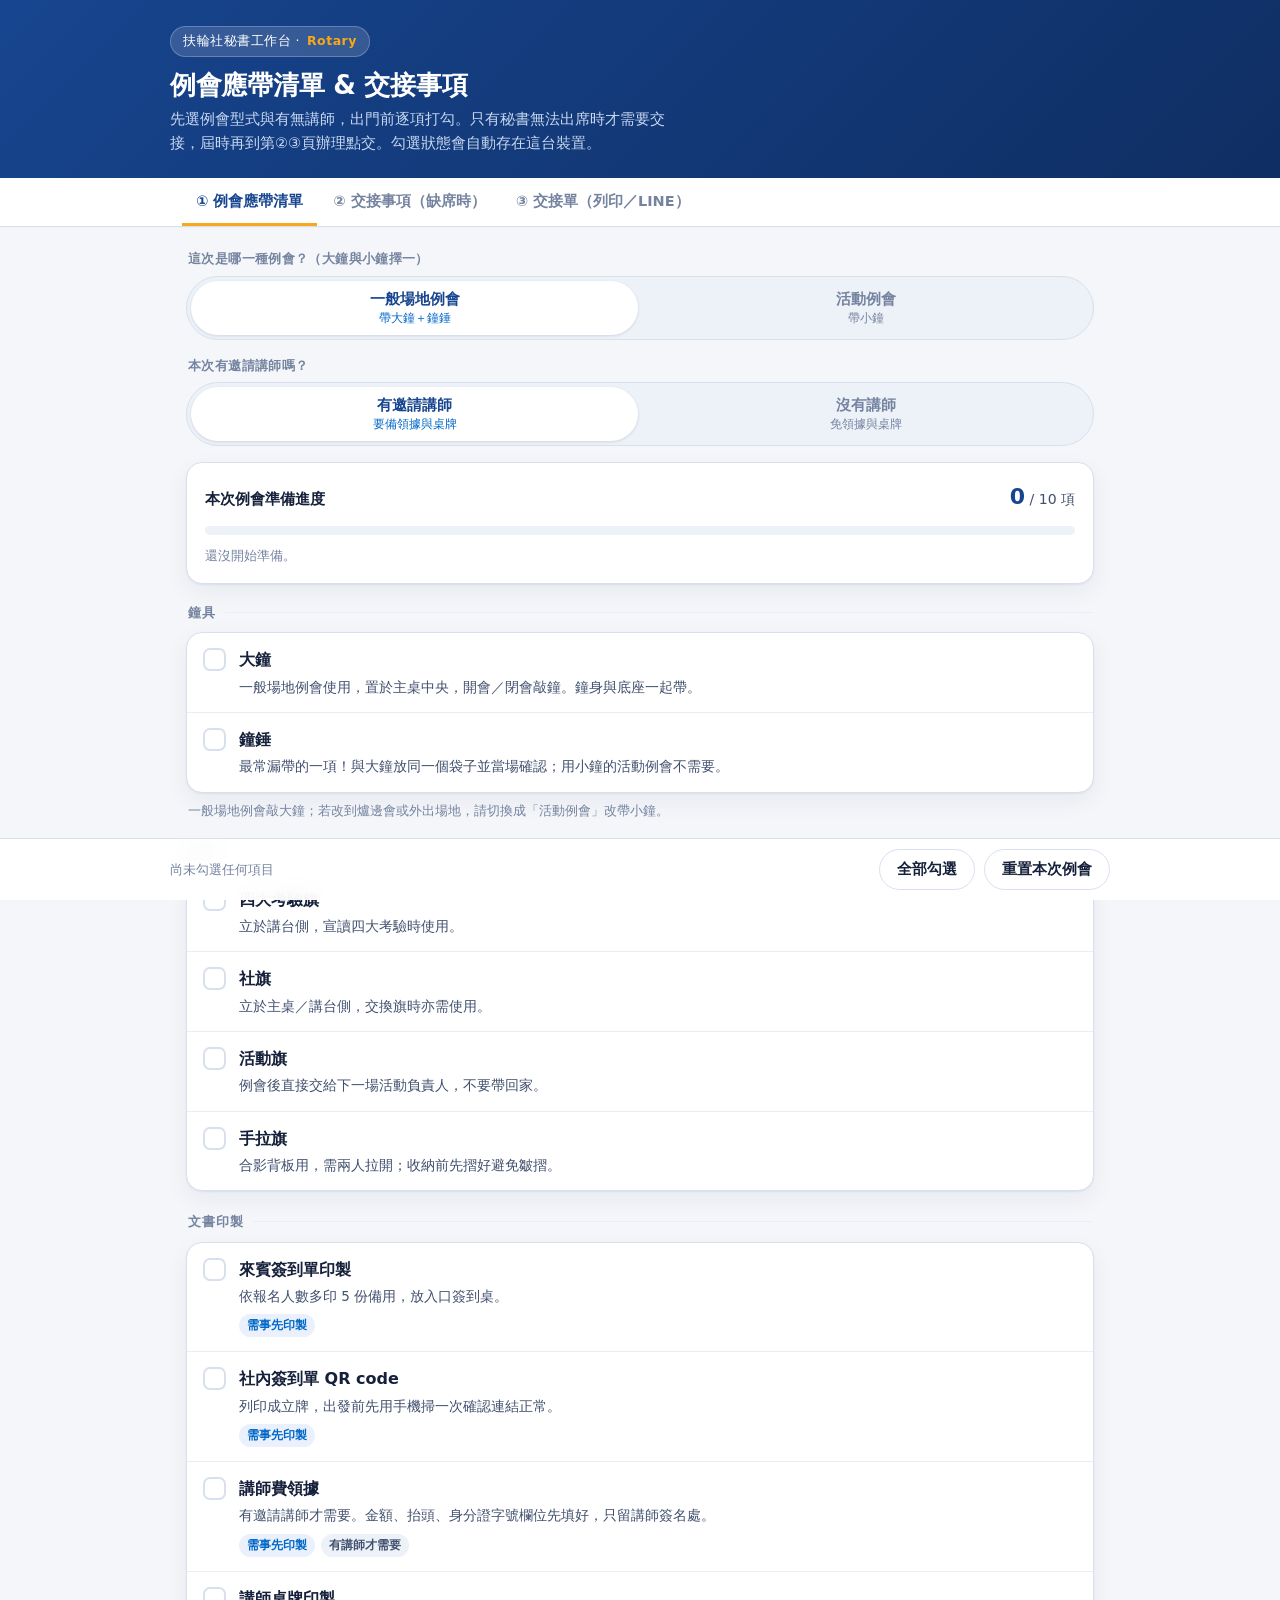
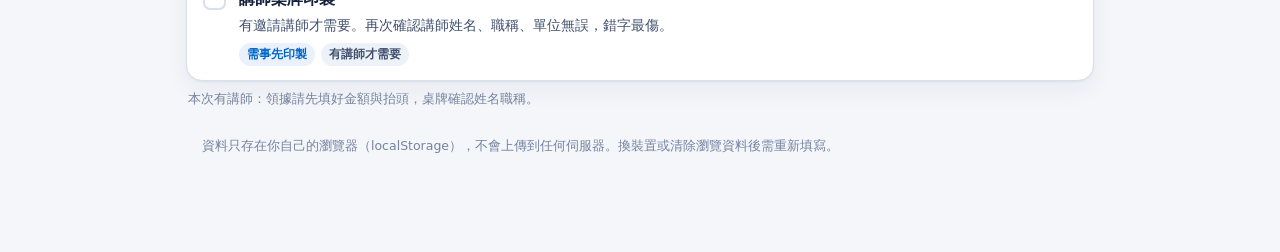
==== commit 150c4903: "講師項目改為視有無講師，交接改為秘書缺席時才需要 - 新增「有邀請講師 / 沒有講師」切換：講師費領據與講師桌牌只在有講師時   列入清單與交接單；切到活動例會會自動關閉講師項目（仍可手動開啟）。 -" ====
--- a/rotary-secretary/index.html
+++ b/rotary-secretary/index.html
@@ -268,14 +268,14 @@
   <div class="top-in">
     <span class="badge">扶輪社秘書工作台 · <b>Rotary</b></span>
     <h1>例會應帶清單 & 交接事項</h1>
-    <p>先選例會型式（一般場地帶大鐘，活動例會帶小鐘），出門前逐項打勾，缺席時把鐘、社旗、活動旗交接清楚。勾選狀態會自動存在這台裝置。</p>
+    <p>先選例會型式與有無講師，出門前逐項打勾。只有秘書無法出席時才需要交接，屆時再到第②③頁辦理點交。勾選狀態會自動存在這台裝置。</p>
   </div>
 </header>
 
 <nav class="tabs">
   <div class="tabs-in" role="tablist">
     <button class="tab" role="tab" aria-selected="true"  data-tab="checklist">① 例會應帶清單</button>
-    <button class="tab" role="tab" aria-selected="false" data-tab="handover">② 交接事項</button>
+    <button class="tab" role="tab" aria-selected="false" data-tab="handover">② 交接事項（缺席時）</button>
     <button class="tab" role="tab" aria-selected="false" data-tab="sheet">③ 交接單（列印／LINE）</button>
   </div>
 </nav>
@@ -285,6 +285,8 @@
   <section id="checklist">
     <p class="mode-label">這次是哪一種例會？（大鐘與小鐘擇一）</p>
     <div class="modebar" id="modebar-1"></div>
+    <p class="mode-label">本次有邀請講師嗎？</p>
+    <div class="modebar" id="speakerbar-1"></div>
     <div class="progress-card" id="prog">
       <div class="progress-head">
         <strong>本次例會準備進度</strong>
@@ -298,9 +300,22 @@
 
   <!-- ============ ② 交接事項 ============ -->
   <section id="handover" hidden>
+    <p class="mode-label">秘書本次出席狀況？</p>
+    <div class="modebar" id="absentbar-1"></div>
+
+    <div class="card" id="handover-off" hidden>
+      <h2>本次不需要交接</h2>
+      <p class="lead">秘書會出席，所有物品由秘書自行攜帶、會後自行收回，不必辦理任何點交。</p>
+      <div class="callout">
+        <b>只有秘書無法出席時才需要交接。</b>屆時才把敲鐘器具、旗幟與文書交給代理人，活動旗也才由代理人在會後當場交給下一場活動負責人。
+        確定無法出席的話，請按上面的「秘書無法出席」。
+      </div>
+    </div>
+
+    <div id="handover-body">
     <div class="card">
       <h2>秘書無法出席時的交接原則</h2>
-      <p class="lead">秘書缺席不等於例會缺東西。重點是：<b>物品有人保管、有人簽收、下一場活動接得上</b>。</p>
+      <p class="lead">平常秘書自己帶、自己收，不需要交接。<b>只有秘書無法出席這一次例會時</b>才辦點交，重點是：物品有人保管、有人簽收、下一場活動接得上。</p>
       <ol class="steps">
         <li>
           <h3>例會前 3 天：確認代理人</h3>
@@ -320,7 +335,7 @@
         </li>
         <li>
           <h3>例會後 1 天：歸還與回報</h3>
-          <p>當次使用的鐘具（大鐘＋鐘錘或小鐘）、社旗、四大考驗旗、手拉旗歸回原保管處；講師費領據正本、簽到單正本交回秘書存檔；出席人數與來賓名單回報秘書。</p>
+          <p>當次使用的鐘具（大鐘＋鐘錘或小鐘）、社旗、四大考驗旗、手拉旗歸回原保管處；講師費領據正本（若有講師）、簽到單正本交回秘書存檔；出席人數與來賓名單回報秘書。</p>
         </li>
       </ol>
       <div class="callout">
@@ -332,15 +347,27 @@
       <h2>各物品的交接對象</h2>
       <div class="list" id="hand-guide" style="box-shadow:none;margin-top:14px"></div>
     </div>
+    </div>
   </section>
 
   <!-- ============ ③ 交接單 ============ -->
   <section id="sheet" hidden>
+    <p class="mode-label no-print">秘書本次出席狀況？</p>
+    <div class="modebar no-print" id="absentbar-2"></div>
+
+    <div class="card no-print" id="sheet-off" hidden>
+      <h2>本次不需要交接單</h2>
+      <p class="lead">秘書出席，物品不轉交，所以沒有交接單要填。上面切換成「秘書無法出席」就會出現表單。</p>
+    </div>
+
+    <div id="sheet-body">
     <div class="card no-print">
       <h2>填寫交接單</h2>
       <p class="lead">填完按「產生交接單」，可直接列印簽名，或一鍵複製文字貼到 LINE 群組。</p>
       <p class="mode-label" style="margin-top:16px">例會型式</p>
       <div class="modebar" id="modebar-2"></div>
+      <p class="mode-label">有無講師</p>
+      <div class="modebar" id="speakerbar-2"></div>
       <div class="fields">
         <div class="field"><label for="f-club">社名</label><input id="f-club" placeholder="例：台北○○扶輪社"></div>
         <div class="field"><label for="f-term">屆次／年度</label><input id="f-term" placeholder="例：2025-26 年度"></div>
@@ -364,6 +391,7 @@
     </div>
 
     <div id="print-area"></div>
+    </div>
   </section>
 
   <footer class="page">
@@ -416,11 +444,11 @@
   { id:'doc-qr',    cat:'文書印製', name:'社內簽到單 QR code',
     hint:'列印成立牌，出發前先用手機掃一次確認連結正常。',
     handTo:'簽到負責人' },
-  { id:'doc-fee',   cat:'文書印製', name:'講師費領據',
-    hint:'金額、抬頭、身分證字號欄位先填好，只留講師簽名處。',
+  { id:'doc-fee',   cat:'文書印製', name:'講師費領據', needs:'speaker',
+    hint:'有邀請講師才需要。金額、抬頭、身分證字號欄位先填好，只留講師簽名處。',
     handTo:'代理秘書（講師簽名後正本交財務／秘書）' },
-  { id:'doc-card',  cat:'文書印製', name:'講師桌牌印製',
-    hint:'再次確認講師姓名、職稱、單位無誤，錯字最傷。',
+  { id:'doc-card',  cat:'文書印製', name:'講師桌牌印製', needs:'speaker',
+    hint:'有邀請講師才需要。再次確認講師姓名、職稱、單位無誤，錯字最傷。',
     handTo:'代理秘書（會前放講師座位）' }
 ];
 const CATS = ['鐘具','旗幟','文書印製'];
@@ -430,7 +458,9 @@
 };
 const KEY_CHECK = 'rotary-sec-checklist-v1';
 const KEY_FORM  = 'rotary-sec-handover-v1';
-const KEY_MODE  = 'rotary-sec-mode-v1';
+const KEY_MODE   = 'rotary-sec-mode-v1';
+const KEY_SPEAKER= 'rotary-sec-speaker-v1';
+const KEY_ABSENT = 'rotary-sec-absent-v1';
 
 const $  = (s,r=document)=>r.querySelector(s);
 const $$ = (s,r=document)=>[...r.querySelectorAll(s)];
@@ -443,9 +473,12 @@
 let checked = store.get(KEY_CHECK, {});
 let mode = store.get(KEY_MODE, 'normal');
 if(!MODES[mode]) mode = 'normal';
-
-// 依例會型式篩選：未標 mode 的項目兩種例會都要帶
-const activeItems = () => ITEMS.filter(i => !i.mode || i.mode === mode);
+let speaker = store.get(KEY_SPEAKER, true) === true;   // 本次是否邀請講師
+let absent  = store.get(KEY_ABSENT,  false) === true;  // 秘書本次是否無法出席
+
+// 依例會型式與有無講師篩選；未標記的項目一律要帶
+const activeItems = () => ITEMS.filter(i =>
+  (!i.mode || i.mode === mode) && (i.needs !== 'speaker' || speaker));
 
 /* ---------------- 分頁 ---------------- */
 $$('.tab').forEach(t=>t.addEventListener('click',()=>{
@@ -455,28 +488,63 @@
 }));
 
 /* ---------------- 例會型式 ---------------- */
-function renderModebars(){
-  const html = Object.entries(MODES).map(([k,m])=>`
-    <button type="button" data-mode="${k}" aria-pressed="${k===mode}">
-      ${esc(m.name)}<small>${esc(m.sub)}</small>
+function bar(sels, opts){
+  const html = opts.map(o=>`
+    <button type="button" ${o.attr} aria-pressed="${o.on}">
+      ${esc(o.name)}<small>${esc(o.sub)}</small>
     </button>`).join('');
-  ['#modebar-1','#modebar-2'].forEach(sel=>{ $(sel).innerHTML = html; });
+  sels.forEach(sel=>{ const el=$(sel); if(el) el.innerHTML = html; });
+}
+function renderBars(){
+  bar(['#modebar-1','#modebar-2'], Object.entries(MODES).map(([k,m])=>
+    ({attr:`data-mode="${k}"`, on:k===mode, name:m.name, sub:m.sub})));
+  bar(['#speakerbar-1','#speakerbar-2'], [
+    {attr:'data-speaker="1"', on:speaker,  name:'有邀請講師', sub:'要備領據與桌牌'},
+    {attr:'data-speaker="0"', on:!speaker, name:'沒有講師',   sub:'免領據與桌牌'}
+  ]);
+  bar(['#absentbar-1','#absentbar-2'], [
+    {attr:'data-absent="0"', on:!absent, name:'秘書會出席', sub:'不需交接'},
+    {attr:'data-absent="1"', on:absent,  name:'秘書無法出席', sub:'需要交接'}
+  ]);
+}
+function renderAll(){
+  renderBars(); renderChecklist(); renderHandGuide(); renderHandItems(); renderGate();
+}
+function renderGate(){
+  $('#handover-body').hidden = !absent;
+  $('#handover-off').hidden  = absent;
+  $('#sheet-body').hidden    = !absent;
+  $('#sheet-off').hidden     = absent;
+  if(!absent) $('#print-area').innerHTML = '';
 }
 document.addEventListener('click', e=>{
   const b = e.target.closest('.modebar button');
   if(!b) return;
-  mode = b.dataset.mode;
-  store.set(KEY_MODE, mode);
-  renderModebars(); renderChecklist(); renderHandGuide(); renderHandItems();
-  toast(MODES[mode].name + '：' + MODES[mode].sub);
+  const d = b.dataset;
+  if(d.mode){
+    mode = d.mode; store.set(KEY_MODE, mode);
+    let msg = MODES[mode].name + '：' + MODES[mode].sub;
+    if(mode === 'event' && speaker){   // 活動例會預設不邀講師
+      speaker = false; store.set(KEY_SPEAKER, speaker);
+      msg += '，已自動關掉講師項目';
+    }
+    renderAll(); toast(msg);
+  } else if(d.speaker){
+    speaker = d.speaker === '1'; store.set(KEY_SPEAKER, speaker);
+    renderAll(); toast(speaker ? '已加入講師費領據與桌牌' : '已移除講師費領據與桌牌');
+  } else if(d.absent){
+    absent = d.absent === '1'; store.set(KEY_ABSENT, absent);
+    renderAll(); toast(absent ? '需要交接：請填交接單' : '秘書會出席，不需交接');
+  }
 });
 
 /* ---------------- ① 清單 ---------------- */
 function tagsFor(it){
   const t = [];
   if(it.cat==='文書印製') t.push('<span class="tag print">需事先印製</span>');
-  if(it.id==='flag-event') t.push('<span class="tag hand">會後轉交下一活動</span>');
-  if(it.id==='bell-small') t.push('<span class="tag hand">缺席時當面交接</span>');
+  if(it.needs==='speaker') t.push('<span class="tag">有講師才需要</span>');
+  if(absent && it.id==='flag-event') t.push('<span class="tag hand">會後轉交下一活動</span>');
+  if(absent && it.id==='bell-small') t.push('<span class="tag hand">當面交給代理人</span>');
   return t.length ? `<div class="tags">${t.join('')}</div>` : '';
 }
 function renderChecklist(){
@@ -492,7 +560,12 @@
           </span>
         </label>
       </div>`).join('');
-    const note = cat==='鐘具' ? `<p class="group-note">${esc(MODES[mode].note)}</p>` : '';
+    let note = '';
+    if(cat==='鐘具') note = MODES[mode].note;
+    if(cat==='文書印製') note = speaker
+      ? '本次有講師：領據請先填好金額與抬頭，桌牌確認姓名職稱。'
+      : '本次沒有講師，講師費領據與桌牌免準備。';
+    note = note ? `<p class="group-note">${esc(note)}</p>` : '';
     return `<div class="group"><div class="group-title">${esc(cat)}</div><div class="list">${rows}</div>${note}</div>`;
   }).join('');
 
@@ -534,7 +607,7 @@
         <span class="name">${esc(it.name)}</span>
         <div class="hint">交給：${esc(it.handTo)}</div>
       </span>
-    </div>`).join('') + `<div class="item"><span class="txt"><div class="hint">${esc(MODES[mode].note)}</div></span></div>`;
+    </div>`).join('') + `<div class="item"><span class="txt"><div class="hint">${esc(MODES[mode].note)}${speaker?'':' 本次沒有講師，領據與桌牌不列入交接。'}</div></span></div>`;
 }
 
 /* ---------------- ③ 交接單 ---------------- */
@@ -571,8 +644,6 @@
   if(e.target.type==='checkbox') e.target.closest('.hand-row').classList.toggle('off', !e.target.checked);
   saveForm();
 });
-renderHandItems();
-
 function selectedItems(){
   return activeItems().filter(it=>$(`#hand-items input[data-id="${it.id}"]`)?.checked)
                       .map(it=>({...it, to: form.to?.[it.id] || it.handTo}));
@@ -596,7 +667,7 @@
       <p class="sub">${esc(v('f-club')||'＿＿＿＿扶輪社')}　${esc(v('f-term'))}</p>
       <div class="t-wrap"><table class="sheet-t">
         <tr><th>例會日期</th><td>${fmtDate(v('f-date'))}</td><th>地點</th><td>${esc(v('f-place')||'—')}</td></tr>
-        <tr><th>例會型式</th><td colspan="3">${esc(MODES[mode].name)}（${esc(MODES[mode].sub)}）</td></tr>
+        <tr><th>例會型式</th><td colspan="3">${esc(MODES[mode].name)}（${esc(MODES[mode].sub)}）　${speaker?'本次有邀請講師':'本次無講師'}</td></tr>
         <tr><th>交付人</th><td>${esc(v('f-from')||'—')}（秘書）</td><th>接收人</th><td>${esc(v('f-to')||'—')}　${esc(v('f-phone'))}</td></tr>
         <tr><th>活動旗<br>後續接收</th><td colspan="3">${esc(v('f-next')||'下一場活動負責人：＿＿＿＿＿＿')}</td></tr>
       </table></div>
@@ -621,7 +692,7 @@
   L.push('【例會物品交接單】');
   if(v('f-club')||v('f-term')) L.push(`${v('f-club')} ${v('f-term')}`.trim());
   L.push(`例會日期：${fmtDate(v('f-date'))}${v('f-place')?'　地點：'+v('f-place'):''}`);
-  L.push(`例會型式：${MODES[mode].name}（${MODES[mode].sub}）`);
+  L.push(`例會型式：${MODES[mode].name}（${MODES[mode].sub}）　${speaker?'有邀請講師':'無講師'}`);
   L.push(`交付人（秘書）：${v('f-from')||'—'}`);
   L.push(`接收人：${v('f-to')||'—'}${v('f-phone')?'（'+v('f-phone')+'）':''}`);
   L.push('');
@@ -662,9 +733,7 @@
   clearTimeout(toastTimer); toastTimer = setTimeout(()=>el.classList.remove('show'), 1900);
 }
 
-renderModebars();
-renderChecklist();
-renderHandGuide();
+renderAll();
 </script>
 </body>
 </html>
